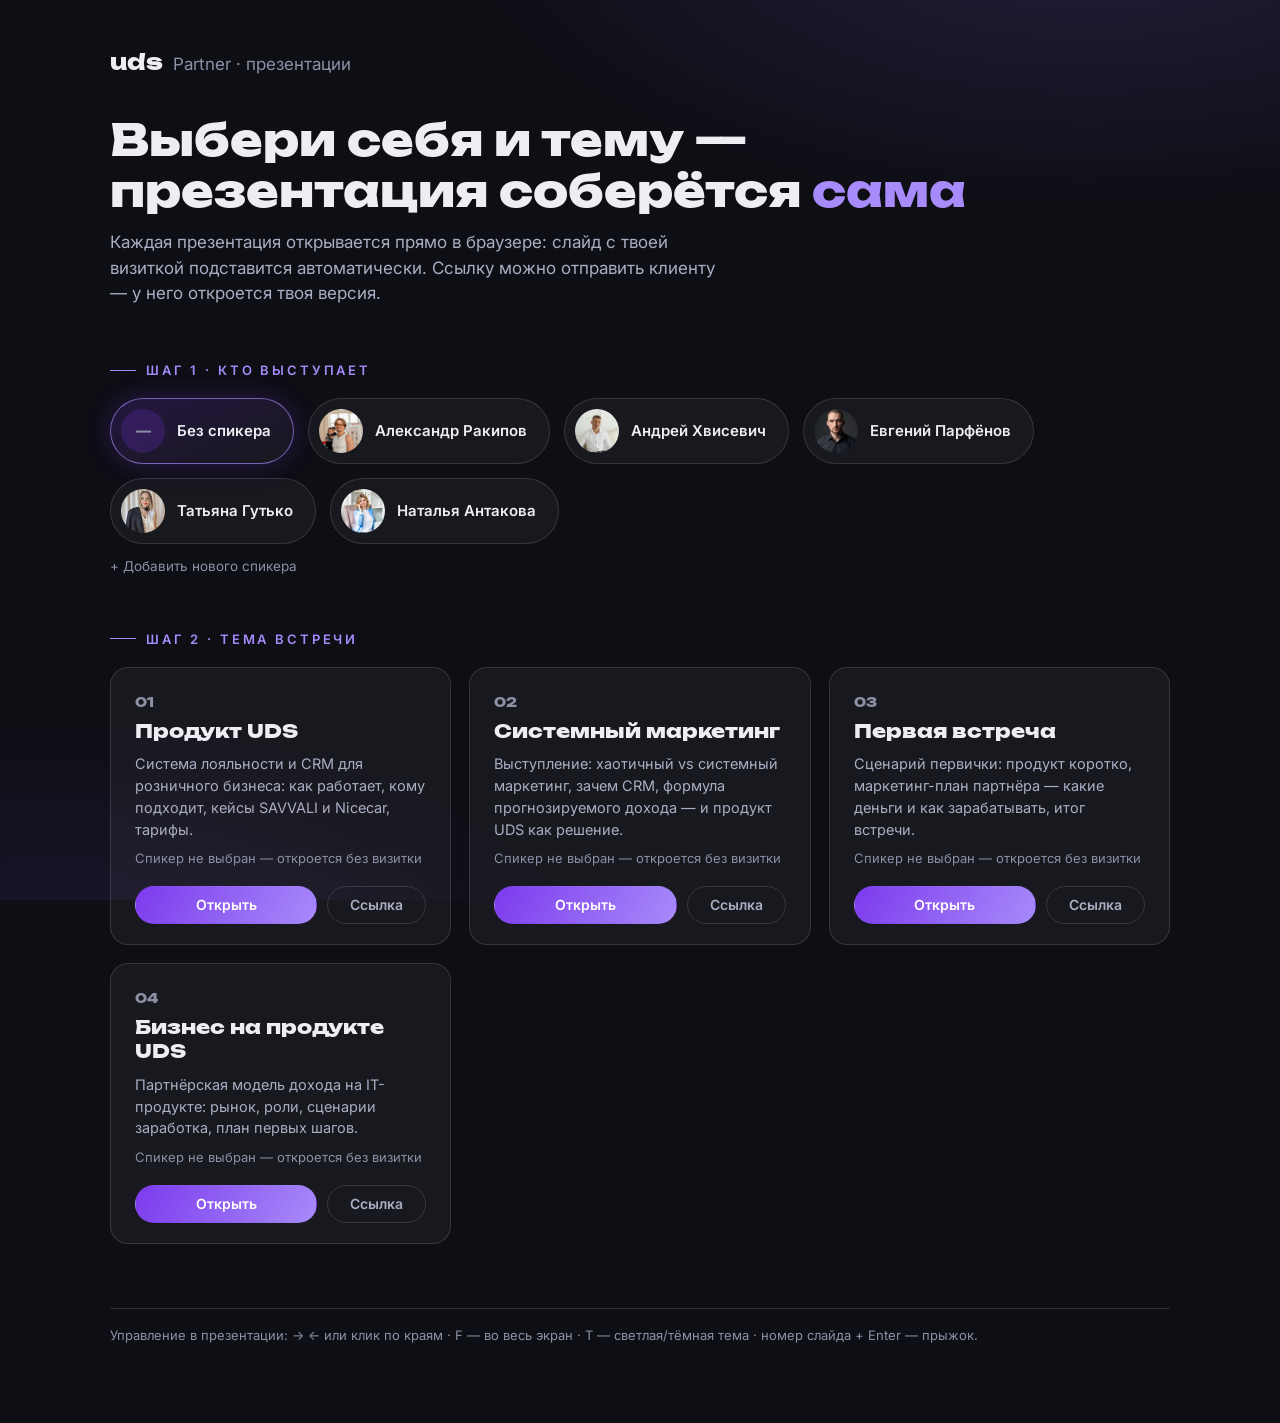
==== index.html @ 0478907e "Сайт веб-презентаций UDS: каталог, 4 деки, движок, самообслуживание партнёров Co-Authored-By: Claude" ====
<!doctype html>
<html lang="ru"><head>
<meta charset="utf-8"><meta name="viewport" content="width=device-width,initial-scale=1">
<title>UDS — презентации для партнёров</title>
<style>
@font-face{font-family:'Unbounded';font-weight:800;font-style:normal;font-display:swap;src:url(assets/fonts/unbounded-800.woff2) format('woff2');}
@font-face{font-family:'Inter';font-weight:100 900;font-style:normal;font-display:swap;src:url(assets/fonts/inter-var.woff2) format('woff2');}
*{box-sizing:border-box;margin:0}
body{
  --bg:#0E0E15; --panel:rgba(255,255,255,.045); --line:rgba(255,255,255,.13);
  --ink:#EDEEF4; --mut:#a9aec2; --mut2:#8b90a5;
  --acc:#A78BFA; --acc2:#7C3AED; --acc-dim:rgba(124,58,237,.20);
  background:
    radial-gradient(90% 60% at 85% -10%, #251F3E 0%, transparent 55%),
    radial-gradient(70% 50% at 5% 110%, #1B1730 0%, transparent 60%),
    var(--bg);
  background-attachment:fixed;
  color:var(--ink); font-family:"Inter",-apple-system,sans-serif;
  min-height:100vh; padding:48px 24px 80px;
}
.wrap{max-width:1060px;margin:0 auto}
.logo{font-family:"Unbounded",sans-serif;font-weight:800;font-size:22px}
.logo span{color:var(--mut2);font-weight:400;font-family:"Inter",sans-serif;margin-left:10px;font-size:17px}
h1{font-family:"Unbounded",sans-serif;font-weight:800;font-size:clamp(26px,4.5vw,44px);line-height:1.15;margin-top:40px}
h1 em{font-style:normal;color:var(--acc)}
.sub{color:var(--mut);font-size:17px;margin-top:14px;max-width:620px;line-height:1.5}
.step{margin-top:48px}
.step-lbl{display:inline-flex;align-items:center;gap:10px;font-size:13px;letter-spacing:.22em;text-transform:uppercase;color:var(--acc);font-weight:600}
.step-lbl::before{content:"";width:26px;height:1px;background:var(--acc)}
.partners{display:flex;flex-wrap:wrap;gap:14px;margin-top:20px}
.p-card{display:flex;align-items:center;gap:12px;padding:10px 22px 10px 10px;border-radius:99px;
  background:var(--panel);border:1px solid var(--line);cursor:pointer;transition:.25s;
  color:var(--ink);font:600 15px/1.3 "Inter",sans-serif;text-align:left}
.p-card img{width:44px;height:44px;border-radius:50%;object-fit:cover;object-position:50% 20%}
.p-card .no-photo{width:44px;height:44px;border-radius:50%;background:var(--acc-dim);display:grid;place-items:center;color:var(--mut2);font-weight:800}
.p-card:hover{border-color:rgba(167,139,250,.5)}
.p-card.sel{background:linear-gradient(160deg,var(--acc-dim),var(--panel));border-color:rgba(167,139,250,.65);box-shadow:0 0 24px rgba(124,58,237,.25)}
.themes{display:grid;grid-template-columns:repeat(auto-fill,minmax(300px,1fr));gap:18px;margin-top:20px}
.t-card{position:relative;display:flex;flex-direction:column;gap:10px;padding:26px 24px 20px;border-radius:18px;
  background:var(--panel);border:1px solid var(--line);transition:.25s}
.t-card:hover{border-color:rgba(167,139,250,.5);transform:translateY(-2px)}
.t-num{font-family:"Unbounded",sans-serif;font-weight:800;font-size:13px;color:var(--mut2)}
.t-name{font-family:"Unbounded",sans-serif;font-weight:800;font-size:19px;line-height:1.25}
.t-desc{color:var(--mut);font-size:14.5px;line-height:1.5;flex:1}
.t-note{color:var(--mut2);font-size:13px}
.t-note b{color:var(--acc);font-weight:600}
.t-actions{display:flex;gap:10px;margin-top:10px}
.btn{display:inline-block;padding:11px 22px;border-radius:99px;font:600 14px/1 "Inter",sans-serif;cursor:pointer;
  text-decoration:none;text-align:center;transition:.2s;border:1px solid transparent}
.btn.go{background:linear-gradient(120deg,var(--acc2),var(--acc));color:#fff;flex:1}
.btn.go:hover{filter:brightness(1.12)}
.btn.copy{background:transparent;border-color:var(--line);color:var(--mut)}
.btn.copy:hover{border-color:rgba(167,139,250,.5);color:var(--ink)}
.foot{margin-top:64px;color:var(--mut2);font-size:13px;border-top:1px solid var(--line);padding-top:18px}
</style>
</head><body>
<div class="wrap">
  <div class="logo">uds<span>Partner · презентации</span></div>
  <h1>Выбери себя и тему —<br>презентация соберётся <em>сама</em></h1>
  <p class="sub">Каждая презентация открывается прямо в браузере: слайд с твоей визиткой подставится автоматически. Ссылку можно отправить клиенту — у него откроется твоя версия.</p>

  <div class="step">
    <div class="step-lbl">Шаг 1 · Кто выступает</div>
    <div class="partners" id="partners"></div>
    <a href="add.html" style="display:inline-block; margin-top:14px; color:var(--mut2); font-size:13.5px; text-decoration:none">+ Добавить нового спикера</a>
  </div>

  <div class="step">
    <div class="step-lbl">Шаг 2 · Тема встречи</div>
    <div class="themes" id="themes"></div>
  </div>

  <div class="foot">Управление в презентации: → ← или клик по краям · F — во весь экран · T — светлая/тёмная тема · номер слайда + Enter — прыжок.</div>
</div>

<script src="config.js"></script>
<script src="partners.js"></script>
<script src="engine/partners-remote.js"></script>
<script>
var THEMES = [
  { id:"produkt", file:"decks/produkt.html", num:"01",
    name:"Продукт UDS",
    desc:"Система лояльности и CRM для розничного бизнеса: как работает, кому подходит, кейсы SAVVALI и Nicecar, тарифы." },
  { id:"marketing", file:"decks/marketing.html", num:"02",
    name:"Системный маркетинг",
    desc:"Выступление: хаотичный vs системный маркетинг, зачем CRM, формула прогнозируемого дохода — и продукт UDS как решение." },
  { id:"pervichka", file:"decks/pervichka.html", num:"03",
    name:"Первая встреча",
    desc:"Сценарий первички: продукт коротко, маркетинг-план партнёра — какие деньги и как зарабатывать, итог встречи." },
  { id:"biznes", file:"decks/biznes.html", num:"04",
    name:"Бизнес на продукте UDS",
    desc:"Партнёрская модель дохода на IT-продукте: рынок, роли, сценарии заработка, план первых шагов." }
];

var sel = new URLSearchParams(location.search).get('p') || null;

function initials(name){ return name.split(' ').map(function(w){return w[0]||'';}).join(''); }

function render(){
  var pDiv = document.getElementById('partners');
  pDiv.innerHTML = '';
  var none = document.createElement('button');
  none.className = 'p-card' + (sel===null ? ' sel' : '');
  none.innerHTML = '<span class="no-photo">—</span>Без спикера';
  none.onclick = function(){ sel = null; sync(); };
  pDiv.appendChild(none);
  PARTNERS.forEach(function(p){
    var b = document.createElement('button');
    b.className = 'p-card' + (sel===p.id ? ' sel' : '');
    b.innerHTML = (p.photo
      ? '<img src="' + p.photo + '" alt="">'
      : '<span class="no-photo">' + initials(p.name) + '</span>') + p.name;
    b.onclick = function(){ sel = p.id; sync(); };
    pDiv.appendChild(b);
  });

  var tDiv = document.getElementById('themes');
  tDiv.innerHTML = '';
  THEMES.forEach(function(t){
    var url = t.file + (sel && !t.fixed ? '?p=' + sel : '');
    var card = document.createElement('div');
    card.className = 't-card';
    card.innerHTML =
      '<div class="t-num">' + t.num + '</div>' +
      '<div class="t-name">' + t.name + '</div>' +
      '<div class="t-desc">' + t.desc + '</div>' +
      (t.fixed
        ? '<div class="t-note">Спикер фиксированный: <b>' + t.fixed + '</b></div>'
        : '<div class="t-note">' + (sel ? 'Откроется с визиткой: <b>' + nameOf(sel) + '</b>' : 'Спикер не выбран — откроется без визитки') + '</div>') +
      '<div class="t-actions">' +
        '<a class="btn go" href="' + url + '">Открыть</a>' +
        '<button class="btn copy" data-url="' + url + '">Ссылка</button>' +
      '</div>';
    tDiv.appendChild(card);
  });
  tDiv.querySelectorAll('.btn.copy').forEach(function(b){
    b.onclick = function(){
      var abs = new URL(b.dataset.url, location.href).href;
      navigator.clipboard.writeText(abs).then(function(){
        b.textContent = '✓ Скопировано';
        setTimeout(function(){ b.textContent = 'Ссылка'; }, 1600);
      });
    };
  });
}
function nameOf(id){
  var p = PARTNERS.filter(function(x){return x.id===id;})[0];
  return p ? p.name : id;
}
function sync(){
  history.replaceState(null,'', sel ? '?p=' + sel : location.pathname);
  render();
}
// партнёры могут догружаться из базы — рендерим после готовности списка
(window.PARTNERS_READY || Promise.resolve()).then(render);
</script>
</body></html>
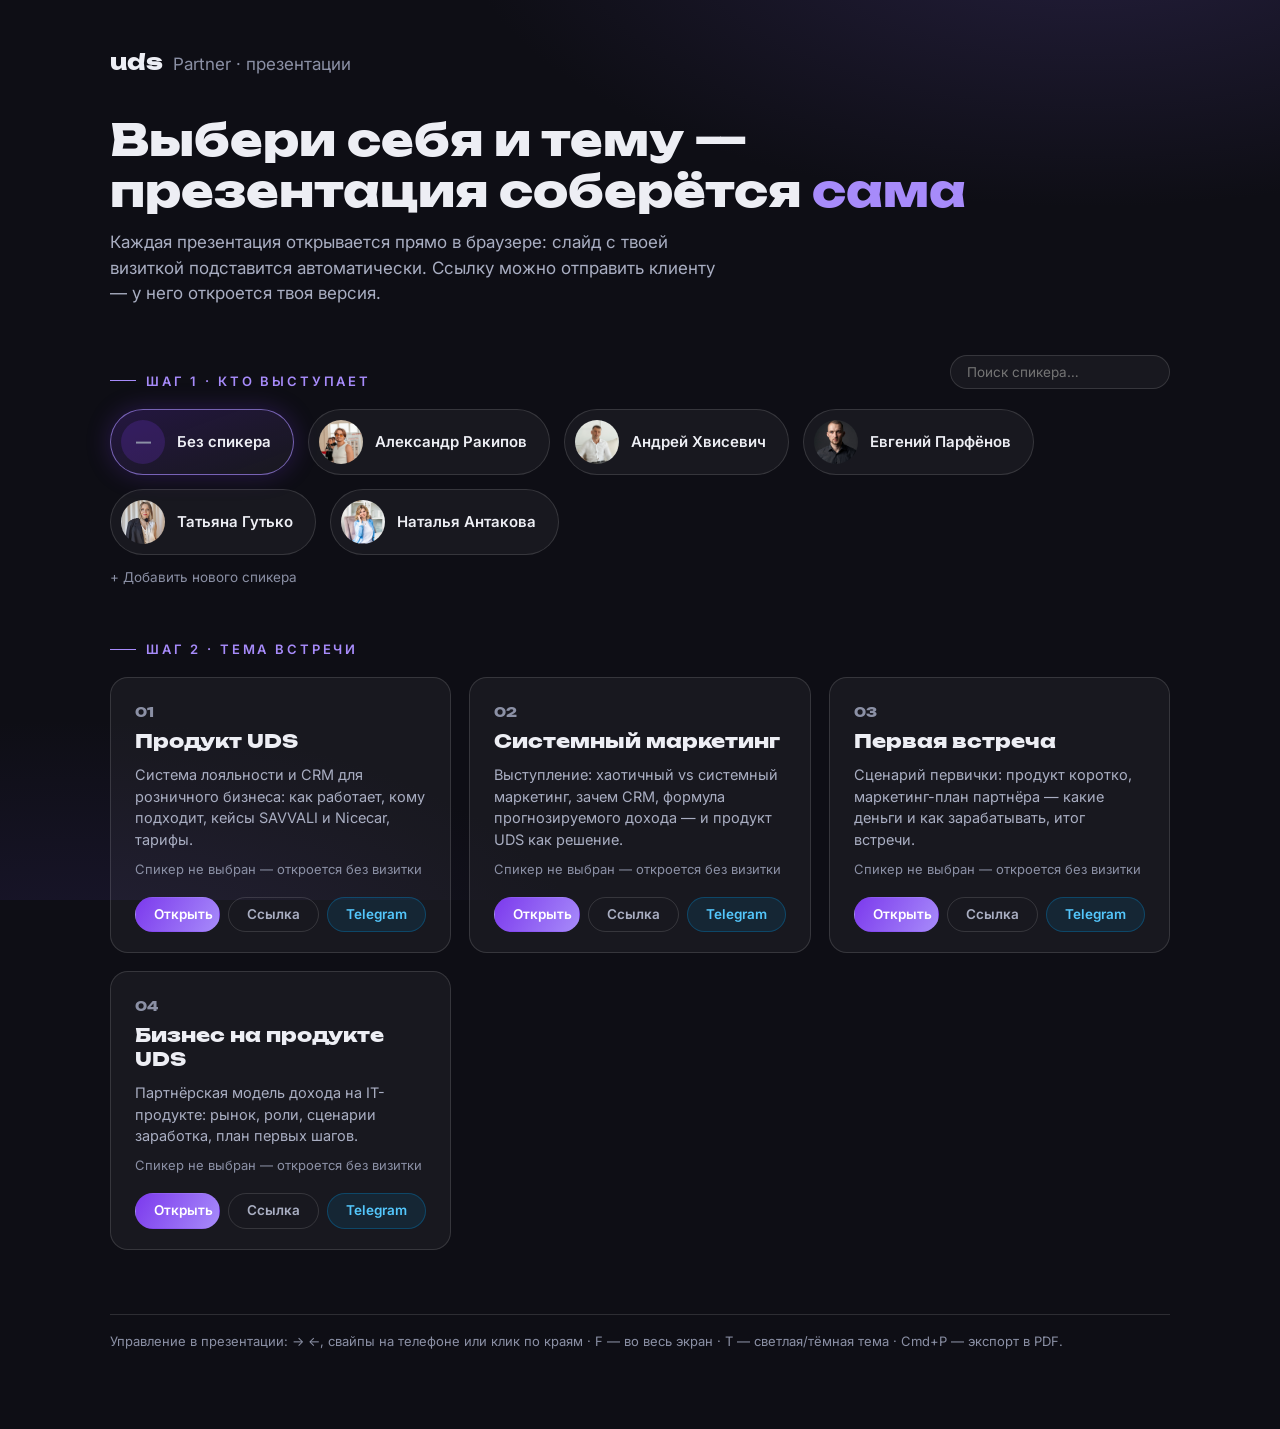
==== commit fc1e2c58: "Улучшения: мобильные свайпы, PDF-печать 16:9, OpenGraph превью, кнопка Telegram и поиск спикеров" ====
--- a/index.html
+++ b/index.html
@@ -2,6 +2,12 @@
 <html lang="ru"><head>
 <meta charset="utf-8"><meta name="viewport" content="width=device-width,initial-scale=1">
 <title>UDS — презентации для партнёров</title>
+<meta property="og:type" content="website">
+<meta property="og:title" content="UDS — презентации для партнёров">
+<meta property="og:description" content="Интерактивные веб-презентации UDS с автоматической сборкой персональной визитки спикера.">
+<meta property="og:image" content="https://aliaksrakipov.github.io/uds-decks/assets/img/produkt/app-company.jpg">
+<meta name="twitter:card" content="summary_large_image">
+<meta name="theme-color" content="#0E0E15">
 <style>
 @font-face{font-family:'Unbounded';font-weight:800;font-style:normal;font-display:swap;src:url(assets/fonts/unbounded-800.woff2) format('woff2');}
 @font-face{font-family:'Inter';font-weight:100 900;font-style:normal;font-display:swap;src:url(assets/fonts/inter-var.woff2) format('woff2');}
@@ -25,8 +31,12 @@
 h1 em{font-style:normal;color:var(--acc)}
 .sub{color:var(--mut);font-size:17px;margin-top:14px;max-width:620px;line-height:1.5}
 .step{margin-top:48px}
+.step-head{display:flex;justify-content:space-between;align-items:flex-end;flex-wrap:wrap;gap:12px}
 .step-lbl{display:inline-flex;align-items:center;gap:10px;font-size:13px;letter-spacing:.22em;text-transform:uppercase;color:var(--acc);font-weight:600}
 .step-lbl::before{content:"";width:26px;height:1px;background:var(--acc)}
+.p-search{background:var(--panel);border:1px solid var(--line);border-radius:99px;color:var(--ink);
+  font:400 13.5px/1 "Inter",sans-serif;padding:8px 16px;outline:none;width:220px;transition:.2s}
+.p-search:focus{border-color:rgba(167,139,250,.55);box-shadow:0 0 12px rgba(124,58,237,.2)}
 .partners{display:flex;flex-wrap:wrap;gap:14px;margin-top:20px}
 .p-card{display:flex;align-items:center;gap:12px;padding:10px 22px 10px 10px;border-radius:99px;
   background:var(--panel);border:1px solid var(--line);cursor:pointer;transition:.25s;
@@ -44,13 +54,15 @@
 .t-desc{color:var(--mut);font-size:14.5px;line-height:1.5;flex:1}
 .t-note{color:var(--mut2);font-size:13px}
 .t-note b{color:var(--acc);font-weight:600}
-.t-actions{display:flex;gap:10px;margin-top:10px}
-.btn{display:inline-block;padding:11px 22px;border-radius:99px;font:600 14px/1 "Inter",sans-serif;cursor:pointer;
+.t-actions{display:flex;gap:8px;margin-top:10px;flex-wrap:wrap}
+.btn{display:inline-block;padding:10px 18px;border-radius:99px;font:600 13.5px/1 "Inter",sans-serif;cursor:pointer;
   text-decoration:none;text-align:center;transition:.2s;border:1px solid transparent}
-.btn.go{background:linear-gradient(120deg,var(--acc2),var(--acc));color:#fff;flex:1}
+.btn.go{background:linear-gradient(120deg,var(--acc2),var(--acc));color:#fff;flex:1;min-width:80px}
 .btn.go:hover{filter:brightness(1.12)}
 .btn.copy{background:transparent;border-color:var(--line);color:var(--mut)}
 .btn.copy:hover{border-color:rgba(167,139,250,.5);color:var(--ink)}
+.btn.tg{background:rgba(0,136,204,.12);border-color:rgba(0,136,204,.35);color:#54c7fc}
+.btn.tg:hover{background:rgba(0,136,204,.25);border-color:#54c7fc;color:#fff}
 .foot{margin-top:64px;color:var(--mut2);font-size:13px;border-top:1px solid var(--line);padding-top:18px}
 </style>
 </head><body>
@@ -60,7 +72,10 @@
   <p class="sub">Каждая презентация открывается прямо в браузере: слайд с твоей визиткой подставится автоматически. Ссылку можно отправить клиенту — у него откроется твоя версия.</p>
 
   <div class="step">
-    <div class="step-lbl">Шаг 1 · Кто выступает</div>
+    <div class="step-head">
+      <div class="step-lbl">Шаг 1 · Кто выступает</div>
+      <input type="text" class="p-search" id="pSearch" placeholder="Поиск спикера…" autocomplete="off">
+    </div>
     <div class="partners" id="partners"></div>
     <a href="add.html" style="display:inline-block; margin-top:14px; color:var(--mut2); font-size:13.5px; text-decoration:none">+ Добавить нового спикера</a>
   </div>
@@ -70,7 +85,7 @@
     <div class="themes" id="themes"></div>
   </div>
 
-  <div class="foot">Управление в презентации: → ← или клик по краям · F — во весь экран · T — светлая/тёмная тема · номер слайда + Enter — прыжок.</div>
+  <div class="foot">Управление в презентации: → ←, свайпы на телефоне или клик по краям · F — во весь экран · T — светлая/тёмная тема · Cmd+P — экспорт в PDF.</div>
 </div>
 
 <script src="config.js"></script>
@@ -93,6 +108,7 @@
 ];
 
 var sel = new URLSearchParams(location.search).get('p') || null;
+var filterQ = '';
 
 function initials(name){ return name.split(' ').map(function(w){return w[0]||'';}).join(''); }
 
@@ -104,7 +120,13 @@
   none.innerHTML = '<span class="no-photo">—</span>Без спикера';
   none.onclick = function(){ sel = null; sync(); };
   pDiv.appendChild(none);
-  PARTNERS.forEach(function(p){
+
+  var list = PARTNERS.filter(function(p){
+    if (!filterQ) return true;
+    return p.name.toLowerCase().indexOf(filterQ.toLowerCase()) !== -1;
+  });
+
+  list.forEach(function(p){
     var b = document.createElement('button');
     b.className = 'p-card' + (sel===p.id ? ' sel' : '');
     b.innerHTML = (p.photo
@@ -130,9 +152,11 @@
       '<div class="t-actions">' +
         '<a class="btn go" href="' + url + '">Открыть</a>' +
         '<button class="btn copy" data-url="' + url + '">Ссылка</button>' +
+        '<button class="btn tg" data-url="' + url + '" data-name="' + t.name + '">Telegram</button>' +
       '</div>';
     tDiv.appendChild(card);
   });
+
   tDiv.querySelectorAll('.btn.copy').forEach(function(b){
     b.onclick = function(){
       var abs = new URL(b.dataset.url, location.href).href;
@@ -142,7 +166,17 @@
       });
     };
   });
-}
+
+  tDiv.querySelectorAll('.btn.tg').forEach(function(b){
+    b.onclick = function(){
+      var abs = new URL(b.dataset.url, location.href).href;
+      var text = 'Презентация «' + b.dataset.name + '» (UDS):';
+      var tgUrl = 'https://t.me/share/url?url=' + encodeURIComponent(abs) + '&text=' + encodeURIComponent(text);
+      window.open(tgUrl, '_blank');
+    };
+  });
+}
+
 function nameOf(id){
   var p = PARTNERS.filter(function(x){return x.id===id;})[0];
   return p ? p.name : id;
@@ -151,6 +185,15 @@
   history.replaceState(null,'', sel ? '?p=' + sel : location.pathname);
   render();
 }
+
+var searchInput = document.getElementById('pSearch');
+if (searchInput) {
+  searchInput.addEventListener('input', function(e){
+    filterQ = e.target.value.trim();
+    render();
+  });
+}
+
 // партнёры могут догружаться из базы — рендерим после готовности списка
 (window.PARTNERS_READY || Promise.resolve()).then(render);
 </script>
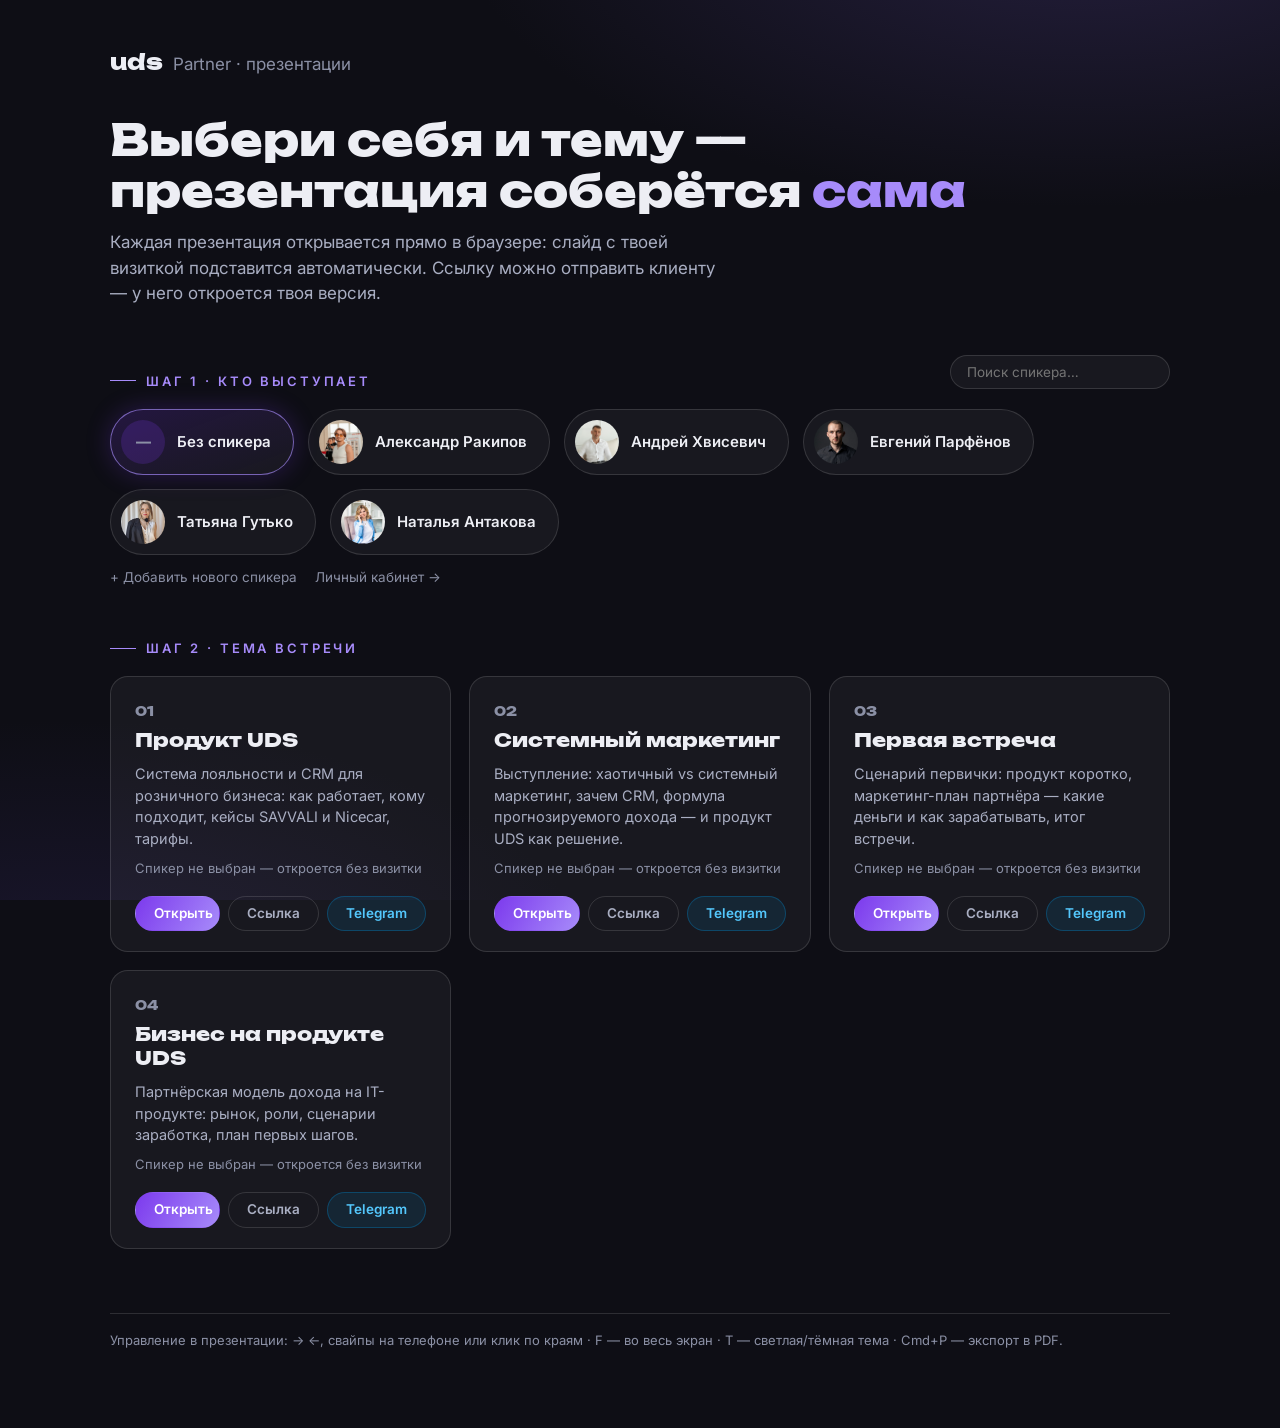
==== commit e9f2787b: "Личный кабинет партнёра: вход/регистрация + привязка к профилю (шаг 1) Supabase Auth поверх чистого " ====
--- a/index.html
+++ b/index.html
@@ -77,7 +77,10 @@
       <input type="text" class="p-search" id="pSearch" placeholder="Поиск спикера…" autocomplete="off">
     </div>
     <div class="partners" id="partners"></div>
-    <a href="add.html" style="display:inline-block; margin-top:14px; color:var(--mut2); font-size:13.5px; text-decoration:none">+ Добавить нового спикера</a>
+    <div style="display:flex; gap:18px; margin-top:14px; flex-wrap:wrap">
+      <a href="add.html" style="color:var(--mut2); font-size:13.5px; text-decoration:none">+ Добавить нового спикера</a>
+      <a href="login.html" style="color:var(--mut2); font-size:13.5px; text-decoration:none">Личный кабинет →</a>
+    </div>
   </div>
 
   <div class="step">
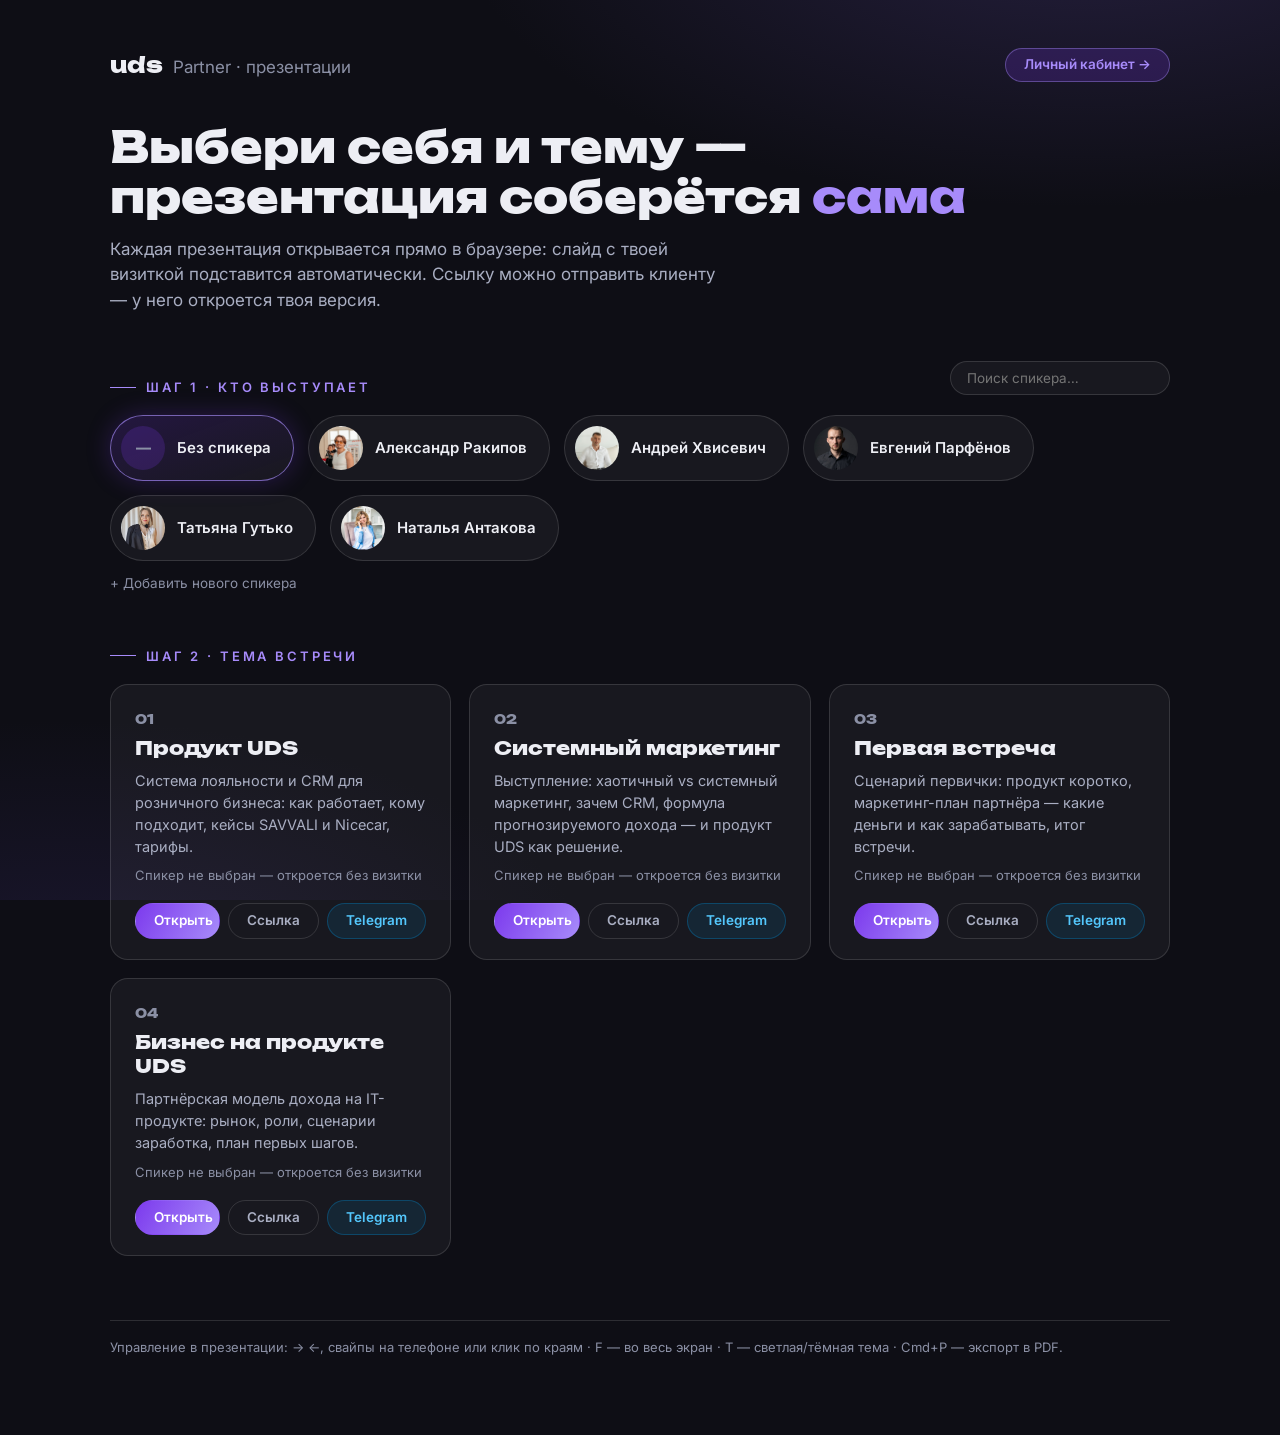
==== commit 24b9b0c2: "Кабинет: живые превью слайдов в редакторе, кнопка входа в шапку, фикс автозаполнения edit.html — спи" ====
--- a/index.html
+++ b/index.html
@@ -64,10 +64,17 @@
 .btn.tg{background:rgba(0,136,204,.12);border-color:rgba(0,136,204,.35);color:#54c7fc}
 .btn.tg:hover{background:rgba(0,136,204,.25);border-color:#54c7fc;color:#fff}
 .foot{margin-top:64px;color:var(--mut2);font-size:13px;border-top:1px solid var(--line);padding-top:18px}
+.topbar{display:flex;justify-content:space-between;align-items:center;gap:16px;flex-wrap:wrap}
+.btn.cabinet{padding:9px 18px;border-radius:99px;font:600 13.5px/1 "Inter",sans-serif;text-decoration:none;
+  color:var(--acc);background:var(--acc-dim);border:1px solid rgba(167,139,250,.4);white-space:nowrap}
+.btn.cabinet:hover{border-color:var(--acc);background:rgba(124,58,237,.3)}
 </style>
 </head><body>
 <div class="wrap">
-  <div class="logo">uds<span>Partner · презентации</span></div>
+  <div class="topbar">
+    <div class="logo">uds<span>Partner · презентации</span></div>
+    <a class="btn cabinet" href="login.html">Личный кабинет →</a>
+  </div>
   <h1>Выбери себя и тему —<br>презентация соберётся <em>сама</em></h1>
   <p class="sub">Каждая презентация открывается прямо в браузере: слайд с твоей визиткой подставится автоматически. Ссылку можно отправить клиенту — у него откроется твоя версия.</p>
 
@@ -77,10 +84,7 @@
       <input type="text" class="p-search" id="pSearch" placeholder="Поиск спикера…" autocomplete="off">
     </div>
     <div class="partners" id="partners"></div>
-    <div style="display:flex; gap:18px; margin-top:14px; flex-wrap:wrap">
-      <a href="add.html" style="color:var(--mut2); font-size:13.5px; text-decoration:none">+ Добавить нового спикера</a>
-      <a href="login.html" style="color:var(--mut2); font-size:13.5px; text-decoration:none">Личный кабинет →</a>
-    </div>
+    <a href="add.html" style="display:inline-block; margin-top:14px; color:var(--mut2); font-size:13.5px; text-decoration:none">+ Добавить нового спикера</a>
   </div>
 
   <div class="step">
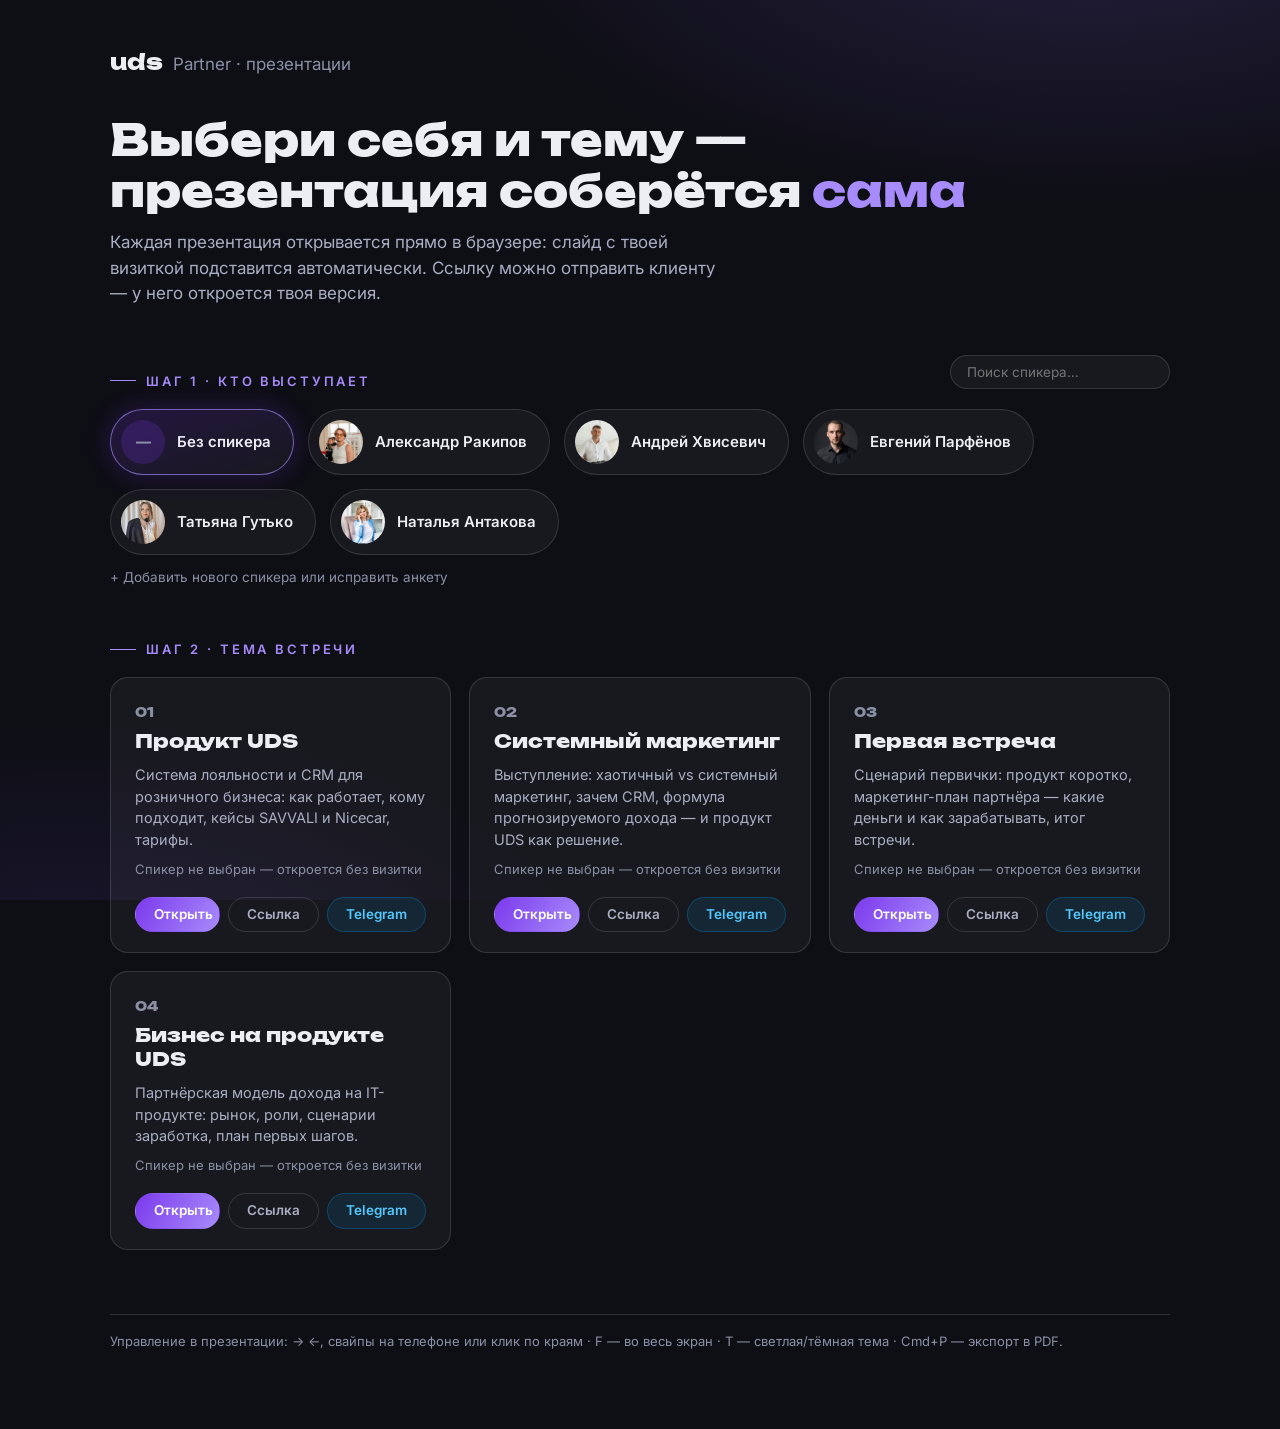
==== commit aa8f0936: "add.html: самостоятельное редактирование анкеты спикера Раньше форма только добавляла нового партнёр" ====
--- a/index.html
+++ b/index.html
@@ -64,17 +64,10 @@
 .btn.tg{background:rgba(0,136,204,.12);border-color:rgba(0,136,204,.35);color:#54c7fc}
 .btn.tg:hover{background:rgba(0,136,204,.25);border-color:#54c7fc;color:#fff}
 .foot{margin-top:64px;color:var(--mut2);font-size:13px;border-top:1px solid var(--line);padding-top:18px}
-.topbar{display:flex;justify-content:space-between;align-items:center;gap:16px;flex-wrap:wrap}
-.btn.cabinet{padding:9px 18px;border-radius:99px;font:600 13.5px/1 "Inter",sans-serif;text-decoration:none;
-  color:var(--acc);background:var(--acc-dim);border:1px solid rgba(167,139,250,.4);white-space:nowrap}
-.btn.cabinet:hover{border-color:var(--acc);background:rgba(124,58,237,.3)}
 </style>
 </head><body>
 <div class="wrap">
-  <div class="topbar">
-    <div class="logo">uds<span>Partner · презентации</span></div>
-    <a class="btn cabinet" href="login.html">Личный кабинет →</a>
-  </div>
+  <div class="logo">uds<span>Partner · презентации</span></div>
   <h1>Выбери себя и тему —<br>презентация соберётся <em>сама</em></h1>
   <p class="sub">Каждая презентация открывается прямо в браузере: слайд с твоей визиткой подставится автоматически. Ссылку можно отправить клиенту — у него откроется твоя версия.</p>
 
@@ -84,7 +77,7 @@
       <input type="text" class="p-search" id="pSearch" placeholder="Поиск спикера…" autocomplete="off">
     </div>
     <div class="partners" id="partners"></div>
-    <a href="add.html" style="display:inline-block; margin-top:14px; color:var(--mut2); font-size:13.5px; text-decoration:none">+ Добавить нового спикера</a>
+    <a href="add.html" style="display:inline-block; margin-top:14px; color:var(--mut2); font-size:13.5px; text-decoration:none">+ Добавить нового спикера или исправить анкету</a>
   </div>
 
   <div class="step">
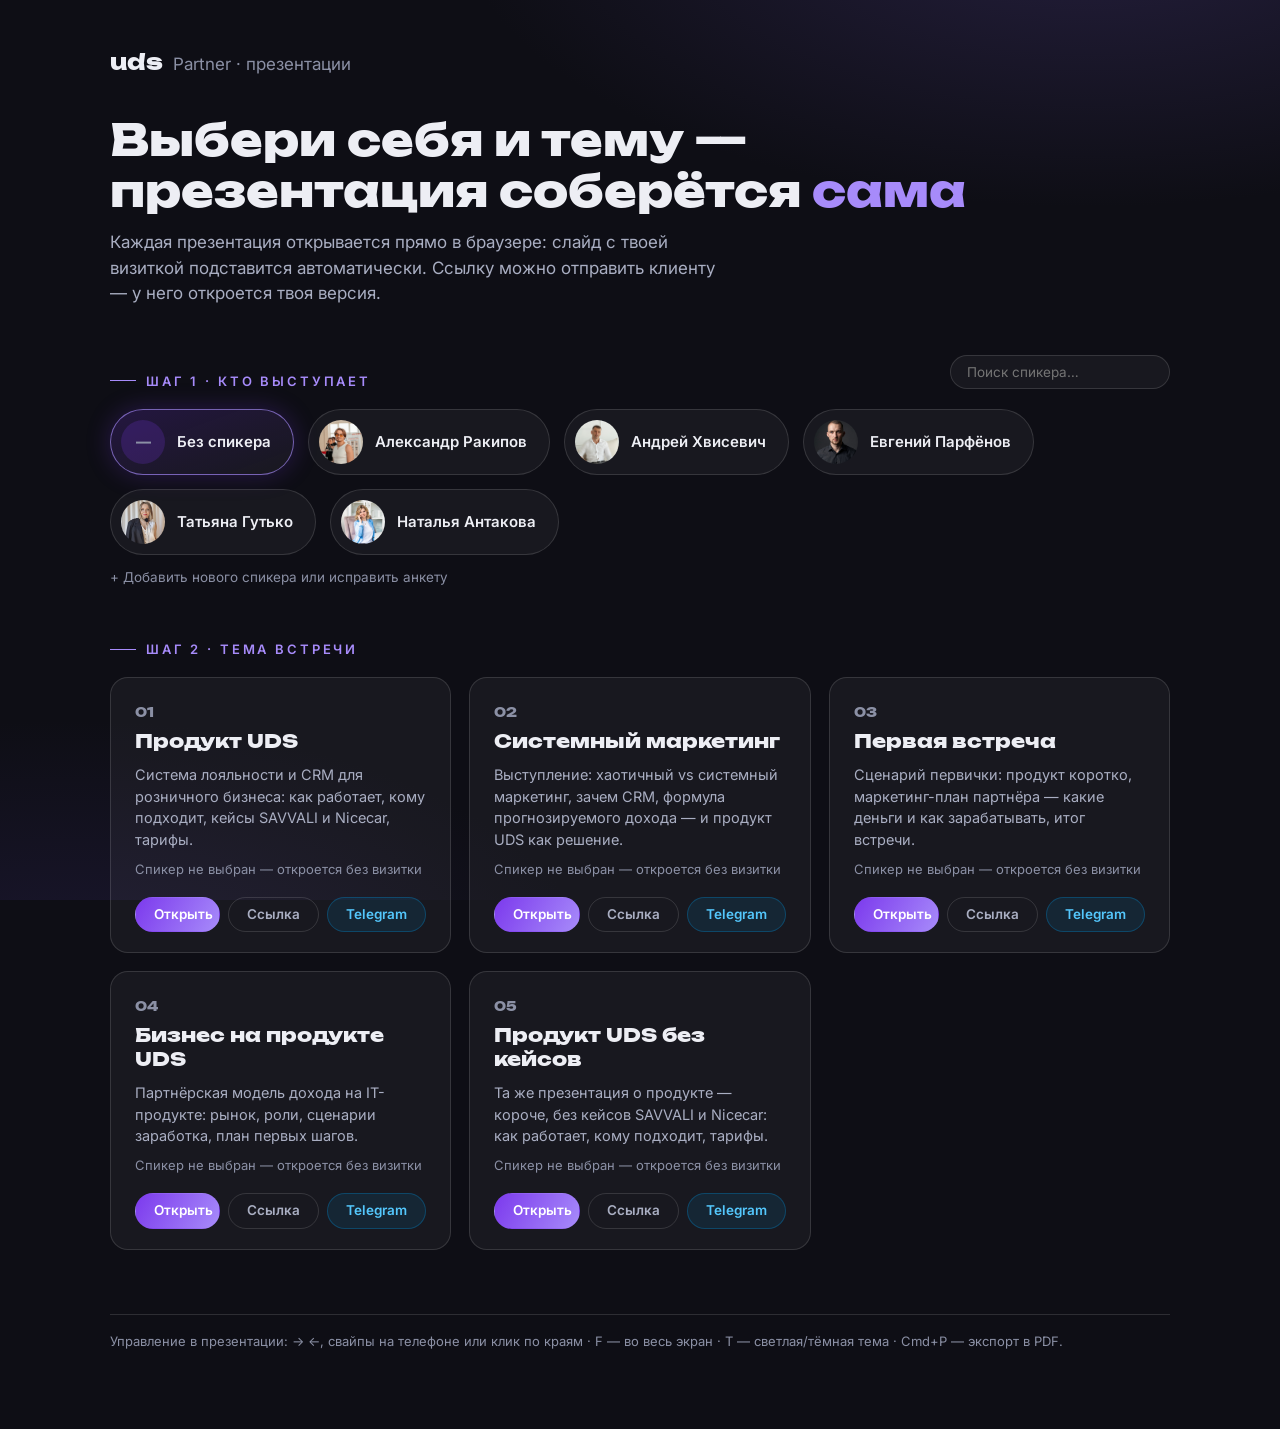
==== commit efb75600: "Новая дека: Продукт UDS без кейсов decks/produkt-no-cases.html — дубликат produkt.html (25 слайдов) " ====
--- a/index.html
+++ b/index.html
@@ -104,7 +104,10 @@
     desc:"Сценарий первички: продукт коротко, маркетинг-план партнёра — какие деньги и как зарабатывать, итог встречи." },
   { id:"biznes", file:"decks/biznes.html", num:"04",
     name:"Бизнес на продукте UDS",
-    desc:"Партнёрская модель дохода на IT-продукте: рынок, роли, сценарии заработка, план первых шагов." }
+    desc:"Партнёрская модель дохода на IT-продукте: рынок, роли, сценарии заработка, план первых шагов." },
+  { id:"produkt-no-cases", file:"decks/produkt-no-cases.html", num:"05",
+    name:"Продукт UDS без кейсов",
+    desc:"Та же презентация о продукте — короче, без кейсов SAVVALI и Nicecar: как работает, кому подходит, тарифы." }
 ];
 
 var sel = new URLSearchParams(location.search).get('p') || null;
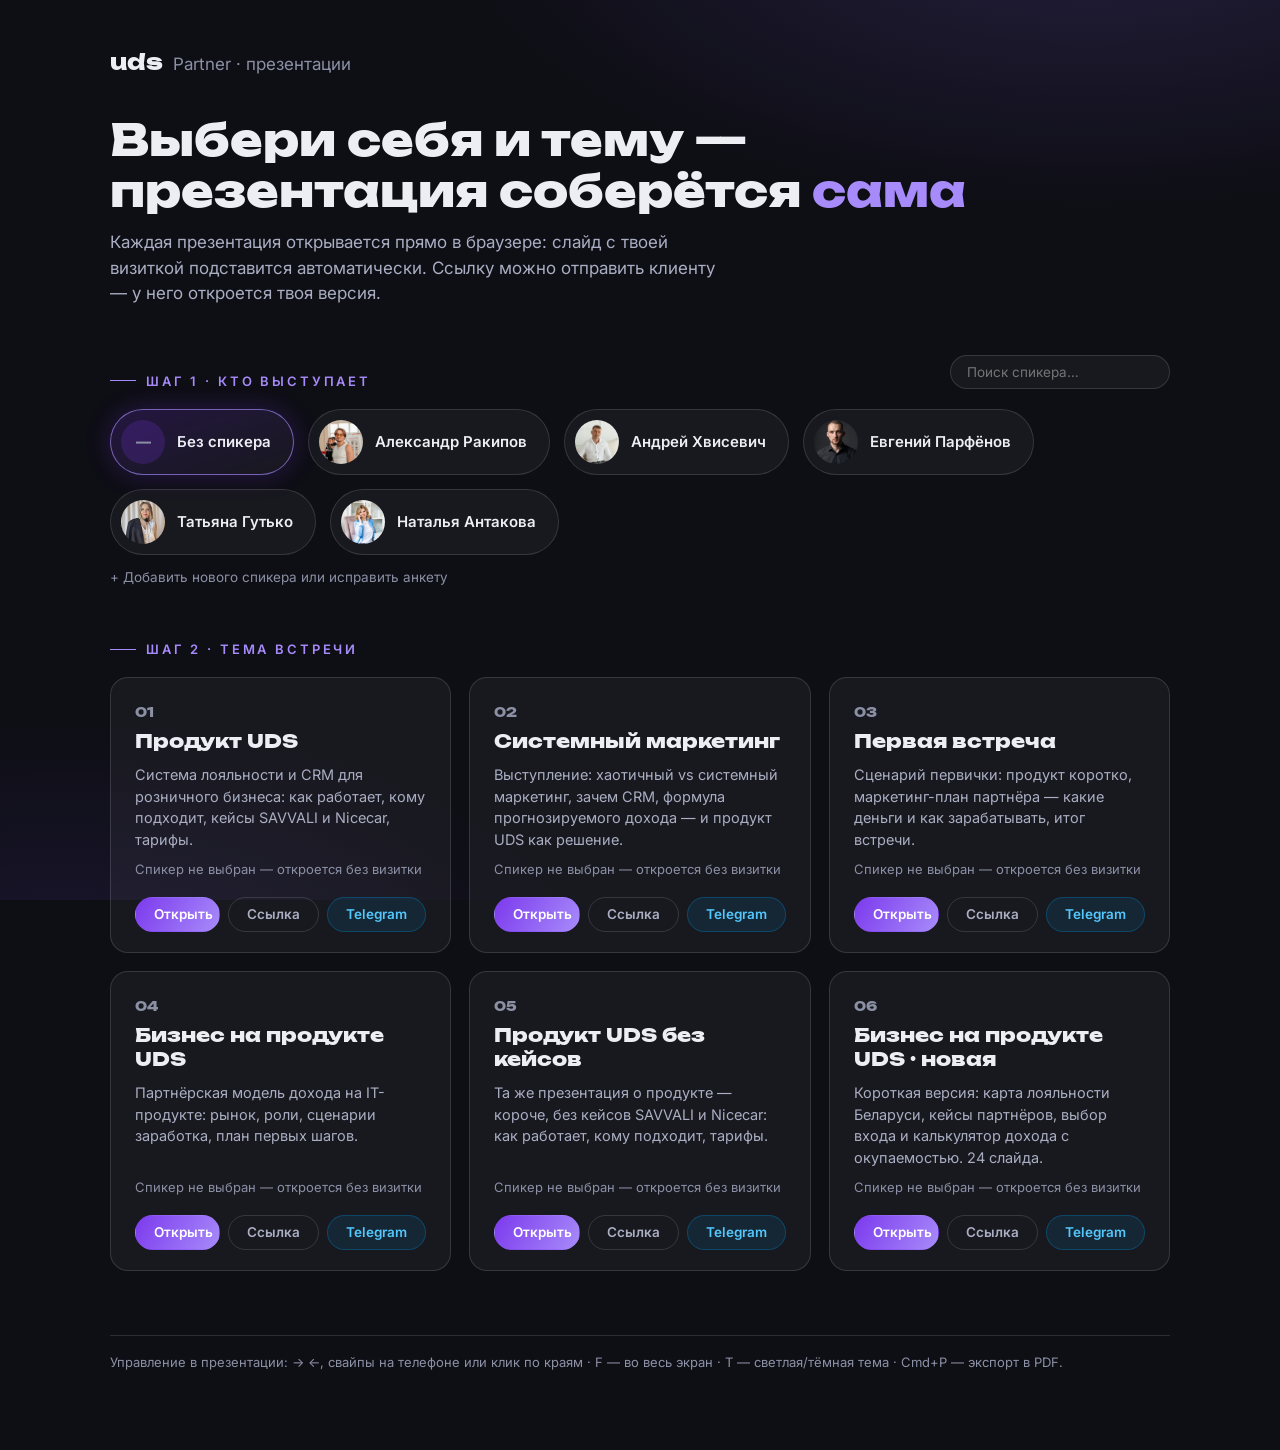
==== commit 3ee38d4b: "Каталог: «Бизнес на продукте UDS · новая» (biznes-v3) шестым пунктом Старая дека остаётся. Черновики" ====
--- a/index.html
+++ b/index.html
@@ -107,7 +107,10 @@
     desc:"Партнёрская модель дохода на IT-продукте: рынок, роли, сценарии заработка, план первых шагов." },
   { id:"produkt-no-cases", file:"decks/produkt-no-cases.html", num:"05",
     name:"Продукт UDS без кейсов",
-    desc:"Та же презентация о продукте — короче, без кейсов SAVVALI и Nicecar: как работает, кому подходит, тарифы." }
+    desc:"Та же презентация о продукте — короче, без кейсов SAVVALI и Nicecar: как работает, кому подходит, тарифы." },
+  { id:"biznes-v3", file:"decks/biznes-v3.html", num:"06",
+    name:"Бизнес на продукте UDS · новая",
+    desc:"Короткая версия: карта лояльности Беларуси, кейсы партнёров, выбор входа и калькулятор дохода с окупаемостью. 24 слайда." }
 ];
 
 var sel = new URLSearchParams(location.search).get('p') || null;
